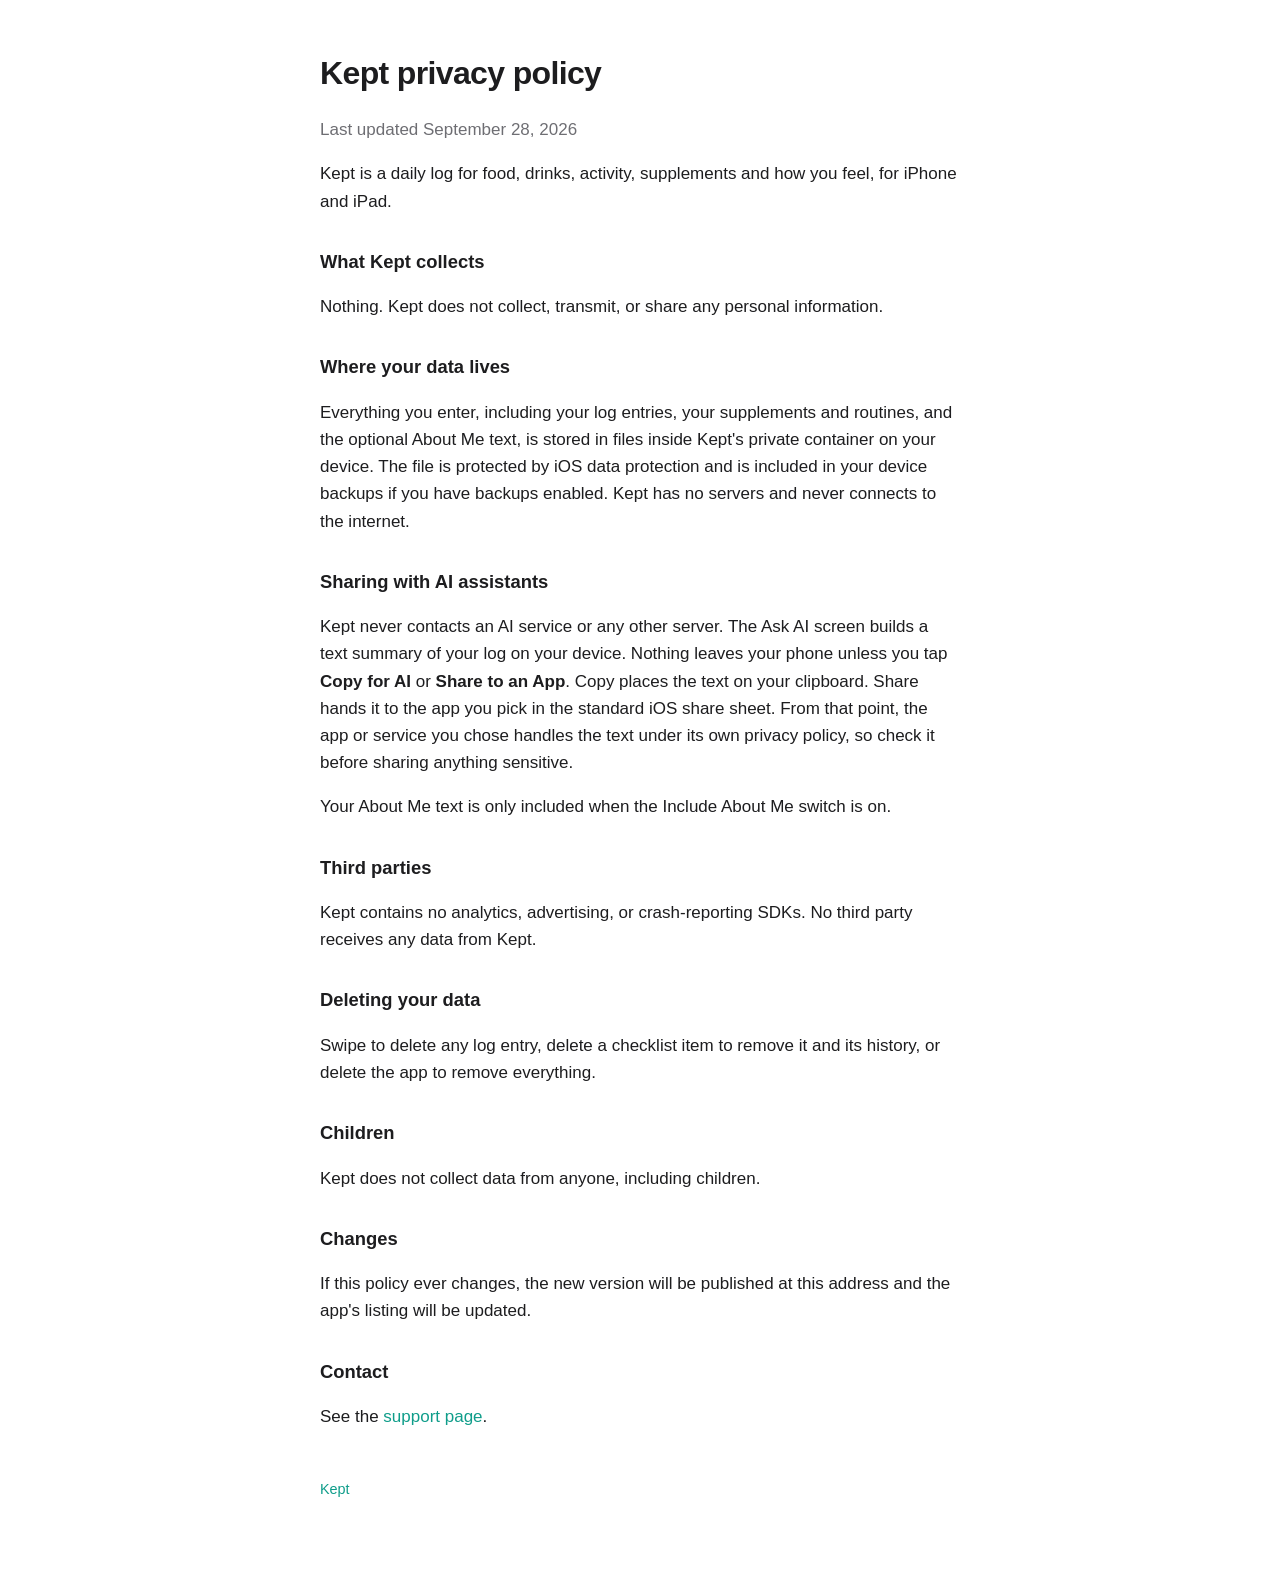
==== docs/privacy/index.html @ 618c5a5a "Listing, privacy, support and screenshots for 2.0 - docs/listing/v2.0.md rewritten for the food and " ====
<!DOCTYPE html>
<html lang="en">
<head>
<meta charset="utf-8">
<meta name="viewport" content="width=device-width, initial-scale=1">
<title>Kept Privacy Policy</title>
<link rel="stylesheet" href="../_style.css">
</head>
<body>
<main>
  <h1>Kept privacy policy</h1>
  <p class="muted">Last updated September 28, 2026</p>

  <p>Kept is a daily log for food, drinks, activity, supplements and how you feel, for iPhone and iPad.</p>

  <h2>What Kept collects</h2>
  <p>Nothing. Kept does not collect, transmit, or share any personal information.</p>

  <h2>Where your data lives</h2>
  <p>Everything you enter, including your log entries, your supplements and routines, and the optional About Me text, is stored in files inside Kept's private container on your device. The file is protected by iOS data protection and is included in your device backups if you have backups enabled. Kept has no servers and never connects to the internet.</p>

  <h2>Sharing with AI assistants</h2>
  <p>Kept never contacts an AI service or any other server. The Ask AI screen builds a text summary of your log on your device. Nothing leaves your phone unless you tap <strong>Copy for AI</strong> or <strong>Share to an App</strong>. Copy places the text on your clipboard. Share hands it to the app you pick in the standard iOS share sheet. From that point, the app or service you chose handles the text under its own privacy policy, so check it before sharing anything sensitive.</p>
  <p>Your About Me text is only included when the Include About Me switch is on.</p>

  <h2>Third parties</h2>
  <p>Kept contains no analytics, advertising, or crash-reporting SDKs. No third party receives any data from Kept.</p>

  <h2>Deleting your data</h2>
  <p>Swipe to delete any log entry, delete a checklist item to remove it and its history, or delete the app to remove everything.</p>

  <h2>Children</h2>
  <p>Kept does not collect data from anyone, including children.</p>

  <h2>Changes</h2>
  <p>If this policy ever changes, the new version will be published at this address and the app's listing will be updated.</p>

  <h2>Contact</h2>
  <p>See the <a href="../support/">support page</a>.</p>

  <footer class="muted"><a href="../../">Kept</a></footer>
</main>
</body>
</html>
---- docs/_style.css ----
:root { color-scheme: light dark; --bg: #ffffff; --fg: #1d1d1f; --muted: #6e6e73; --accent: #0f9d8a; --card: #f5f5f7; }
@media (prefers-color-scheme: dark) { :root { --bg: #000000; --fg: #f5f5f7; --muted: #a1a1a6; --card: #1c1c1e; } }
* { box-sizing: border-box; }
body { margin: 0; background: var(--bg); color: var(--fg); font: 17px/1.6 -apple-system, BlinkMacSystemFont, "SF Pro Text", "Segoe UI", Roboto, Helvetica, Arial, sans-serif; }
main { max-width: 680px; margin: 0 auto; padding: 48px 20px 80px; }
h1 { font-size: 2rem; letter-spacing: -0.02em; margin: 0 0 8px; }
h2 { font-size: 1.15rem; margin: 32px 0 8px; }
p, li { color: var(--fg); }
.muted { color: var(--muted); }
a { color: var(--accent); text-decoration: none; }
a:hover { text-decoration: underline; }
.icon { width: 96px; height: 96px; border-radius: 22px; display: block; margin: 0 0 20px; }
.card { background: var(--card); border-radius: 16px; padding: 20px 24px; margin: 24px 0; }
ul { padding-left: 20px; }
footer { margin-top: 48px; font-size: 0.9rem; }
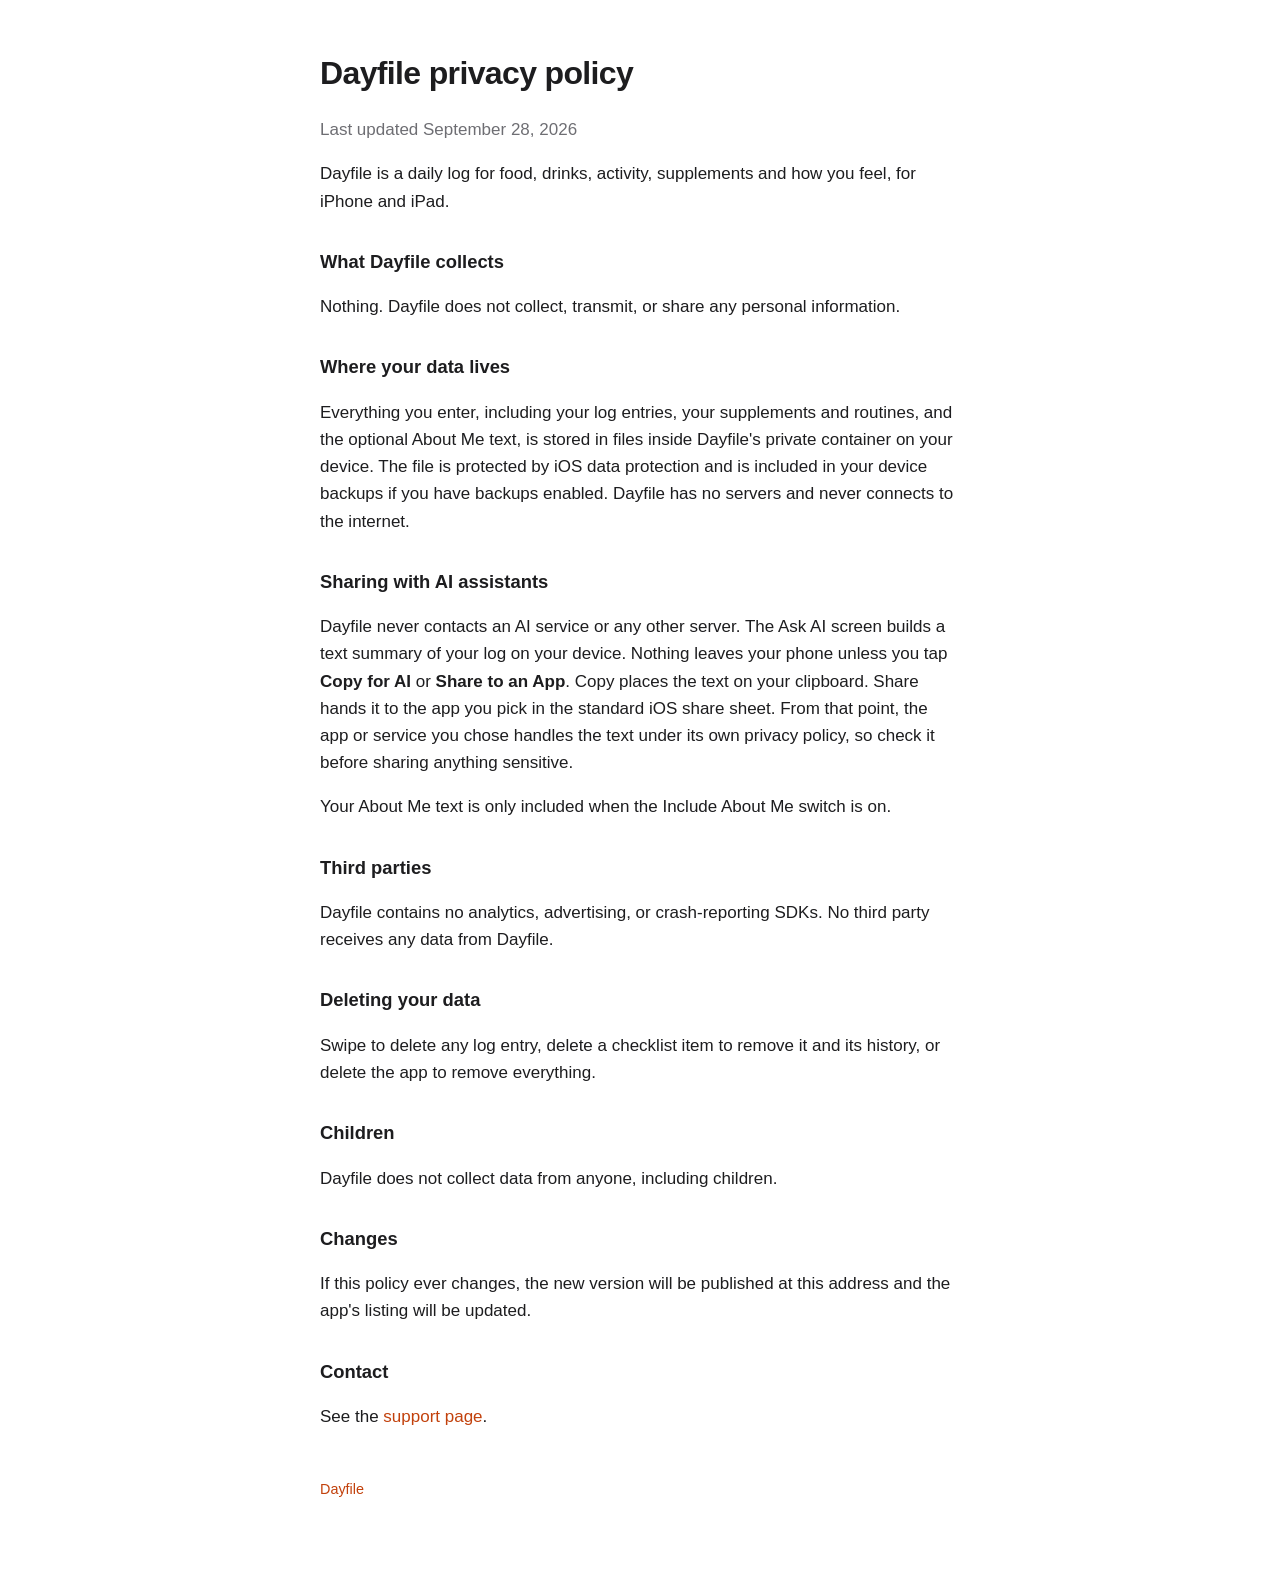
==== commit 2552cad5: "Rebrand to Dayfile: name, icon, palette, and every user-facing string "Kept" is shared by five or mo" ====
--- a/docs/privacy/index.html
+++ b/docs/privacy/index.html
@@ -3,34 +3,34 @@
 <head>
 <meta charset="utf-8">
 <meta name="viewport" content="width=device-width, initial-scale=1">
-<title>Kept Privacy Policy</title>
+<title>Dayfile Privacy Policy</title>
 <link rel="stylesheet" href="../_style.css">
 </head>
 <body>
 <main>
-  <h1>Kept privacy policy</h1>
+  <h1>Dayfile privacy policy</h1>
   <p class="muted">Last updated September 28, 2026</p>
 
-  <p>Kept is a daily log for food, drinks, activity, supplements and how you feel, for iPhone and iPad.</p>
+  <p>Dayfile is a daily log for food, drinks, activity, supplements and how you feel, for iPhone and iPad.</p>
 
-  <h2>What Kept collects</h2>
-  <p>Nothing. Kept does not collect, transmit, or share any personal information.</p>
+  <h2>What Dayfile collects</h2>
+  <p>Nothing. Dayfile does not collect, transmit, or share any personal information.</p>
 
   <h2>Where your data lives</h2>
-  <p>Everything you enter, including your log entries, your supplements and routines, and the optional About Me text, is stored in files inside Kept's private container on your device. The file is protected by iOS data protection and is included in your device backups if you have backups enabled. Kept has no servers and never connects to the internet.</p>
+  <p>Everything you enter, including your log entries, your supplements and routines, and the optional About Me text, is stored in files inside Dayfile's private container on your device. The file is protected by iOS data protection and is included in your device backups if you have backups enabled. Dayfile has no servers and never connects to the internet.</p>
 
   <h2>Sharing with AI assistants</h2>
-  <p>Kept never contacts an AI service or any other server. The Ask AI screen builds a text summary of your log on your device. Nothing leaves your phone unless you tap <strong>Copy for AI</strong> or <strong>Share to an App</strong>. Copy places the text on your clipboard. Share hands it to the app you pick in the standard iOS share sheet. From that point, the app or service you chose handles the text under its own privacy policy, so check it before sharing anything sensitive.</p>
+  <p>Dayfile never contacts an AI service or any other server. The Ask AI screen builds a text summary of your log on your device. Nothing leaves your phone unless you tap <strong>Copy for AI</strong> or <strong>Share to an App</strong>. Copy places the text on your clipboard. Share hands it to the app you pick in the standard iOS share sheet. From that point, the app or service you chose handles the text under its own privacy policy, so check it before sharing anything sensitive.</p>
   <p>Your About Me text is only included when the Include About Me switch is on.</p>
 
   <h2>Third parties</h2>
-  <p>Kept contains no analytics, advertising, or crash-reporting SDKs. No third party receives any data from Kept.</p>
+  <p>Dayfile contains no analytics, advertising, or crash-reporting SDKs. No third party receives any data from Dayfile.</p>
 
   <h2>Deleting your data</h2>
   <p>Swipe to delete any log entry, delete a checklist item to remove it and its history, or delete the app to remove everything.</p>
 
   <h2>Children</h2>
-  <p>Kept does not collect data from anyone, including children.</p>
+  <p>Dayfile does not collect data from anyone, including children.</p>
 
   <h2>Changes</h2>
   <p>If this policy ever changes, the new version will be published at this address and the app's listing will be updated.</p>
@@ -38,7 +38,7 @@
   <h2>Contact</h2>
   <p>See the <a href="../support/">support page</a>.</p>
 
-  <footer class="muted"><a href="../../">Kept</a></footer>
+  <footer class="muted"><a href="../../">Dayfile</a></footer>
 </main>
 </body>
 </html>
--- a/docs/_style.css
+++ b/docs/_style.css
@@ -1,5 +1,5 @@
-:root { color-scheme: light dark; --bg: #ffffff; --fg: #1d1d1f; --muted: #6e6e73; --accent: #0f9d8a; --card: #f5f5f7; }
-@media (prefers-color-scheme: dark) { :root { --bg: #000000; --fg: #f5f5f7; --muted: #a1a1a6; --card: #1c1c1e; } }
+:root { color-scheme: light dark; --bg: #ffffff; --fg: #1d1d1f; --muted: #6e6e73; --accent: #c2410c; --card: #f5f5f7; }
+@media (prefers-color-scheme: dark) { :root { --bg: #000000; --fg: #f5f5f7; --muted: #a1a1a6; --card: #1c1c1e; --accent: #fb923c; } }
 * { box-sizing: border-box; }
 body { margin: 0; background: var(--bg); color: var(--fg); font: 17px/1.6 -apple-system, BlinkMacSystemFont, "SF Pro Text", "Segoe UI", Roboto, Helvetica, Arial, sans-serif; }
 main { max-width: 680px; margin: 0 auto; padding: 48px 20px 80px; }
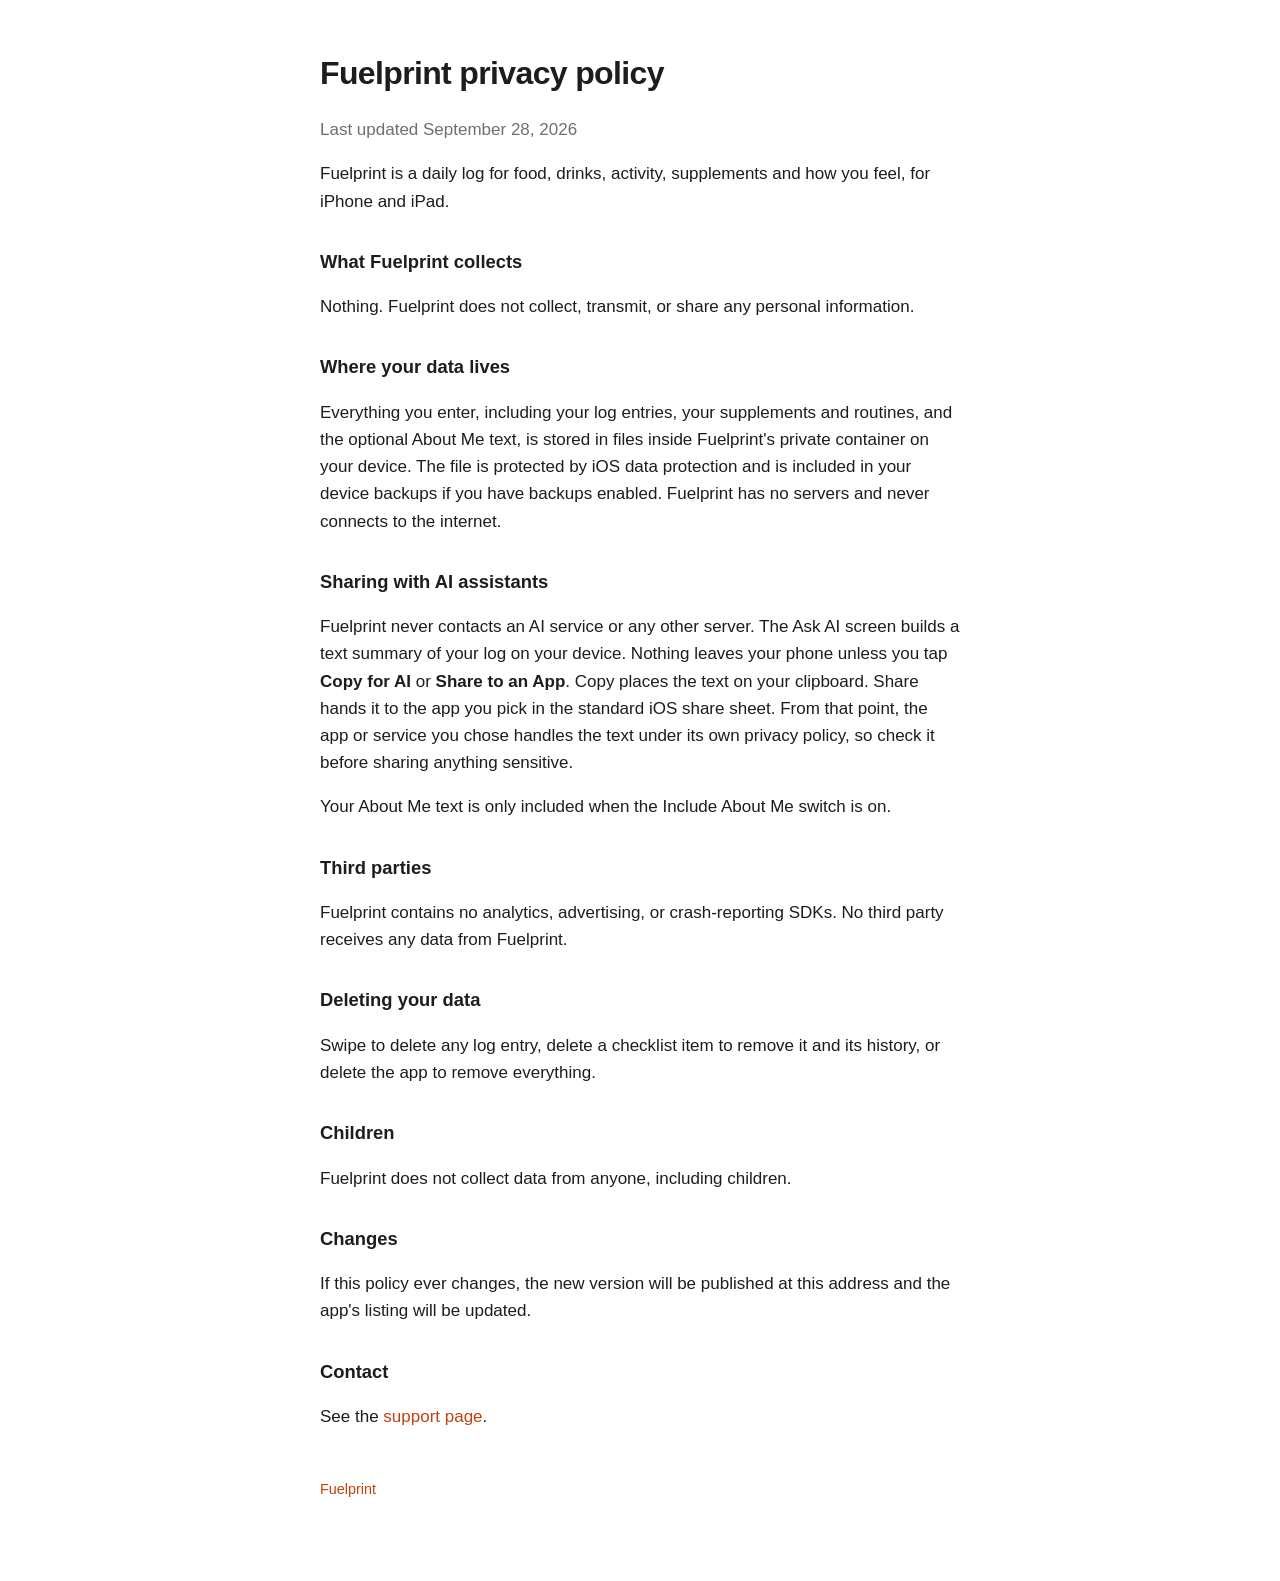
==== commit 20391355: "Rename Dayfile to Fuelprint Sixty names were checked against the US App Store; Fuelprint had no apps" ====
--- a/docs/privacy/index.html
+++ b/docs/privacy/index.html
@@ -3,34 +3,34 @@
 <head>
 <meta charset="utf-8">
 <meta name="viewport" content="width=device-width, initial-scale=1">
-<title>Dayfile Privacy Policy</title>
+<title>Fuelprint Privacy Policy</title>
 <link rel="stylesheet" href="../_style.css">
 </head>
 <body>
 <main>
-  <h1>Dayfile privacy policy</h1>
+  <h1>Fuelprint privacy policy</h1>
   <p class="muted">Last updated September 28, 2026</p>
 
-  <p>Dayfile is a daily log for food, drinks, activity, supplements and how you feel, for iPhone and iPad.</p>
+  <p>Fuelprint is a daily log for food, drinks, activity, supplements and how you feel, for iPhone and iPad.</p>
 
-  <h2>What Dayfile collects</h2>
-  <p>Nothing. Dayfile does not collect, transmit, or share any personal information.</p>
+  <h2>What Fuelprint collects</h2>
+  <p>Nothing. Fuelprint does not collect, transmit, or share any personal information.</p>
 
   <h2>Where your data lives</h2>
-  <p>Everything you enter, including your log entries, your supplements and routines, and the optional About Me text, is stored in files inside Dayfile's private container on your device. The file is protected by iOS data protection and is included in your device backups if you have backups enabled. Dayfile has no servers and never connects to the internet.</p>
+  <p>Everything you enter, including your log entries, your supplements and routines, and the optional About Me text, is stored in files inside Fuelprint's private container on your device. The file is protected by iOS data protection and is included in your device backups if you have backups enabled. Fuelprint has no servers and never connects to the internet.</p>
 
   <h2>Sharing with AI assistants</h2>
-  <p>Dayfile never contacts an AI service or any other server. The Ask AI screen builds a text summary of your log on your device. Nothing leaves your phone unless you tap <strong>Copy for AI</strong> or <strong>Share to an App</strong>. Copy places the text on your clipboard. Share hands it to the app you pick in the standard iOS share sheet. From that point, the app or service you chose handles the text under its own privacy policy, so check it before sharing anything sensitive.</p>
+  <p>Fuelprint never contacts an AI service or any other server. The Ask AI screen builds a text summary of your log on your device. Nothing leaves your phone unless you tap <strong>Copy for AI</strong> or <strong>Share to an App</strong>. Copy places the text on your clipboard. Share hands it to the app you pick in the standard iOS share sheet. From that point, the app or service you chose handles the text under its own privacy policy, so check it before sharing anything sensitive.</p>
   <p>Your About Me text is only included when the Include About Me switch is on.</p>
 
   <h2>Third parties</h2>
-  <p>Dayfile contains no analytics, advertising, or crash-reporting SDKs. No third party receives any data from Dayfile.</p>
+  <p>Fuelprint contains no analytics, advertising, or crash-reporting SDKs. No third party receives any data from Fuelprint.</p>
 
   <h2>Deleting your data</h2>
   <p>Swipe to delete any log entry, delete a checklist item to remove it and its history, or delete the app to remove everything.</p>
 
   <h2>Children</h2>
-  <p>Dayfile does not collect data from anyone, including children.</p>
+  <p>Fuelprint does not collect data from anyone, including children.</p>
 
   <h2>Changes</h2>
   <p>If this policy ever changes, the new version will be published at this address and the app's listing will be updated.</p>
@@ -38,7 +38,7 @@
   <h2>Contact</h2>
   <p>See the <a href="../support/">support page</a>.</p>
 
-  <footer class="muted"><a href="../../">Dayfile</a></footer>
+  <footer class="muted"><a href="../../">Fuelprint</a></footer>
 </main>
 </body>
 </html>
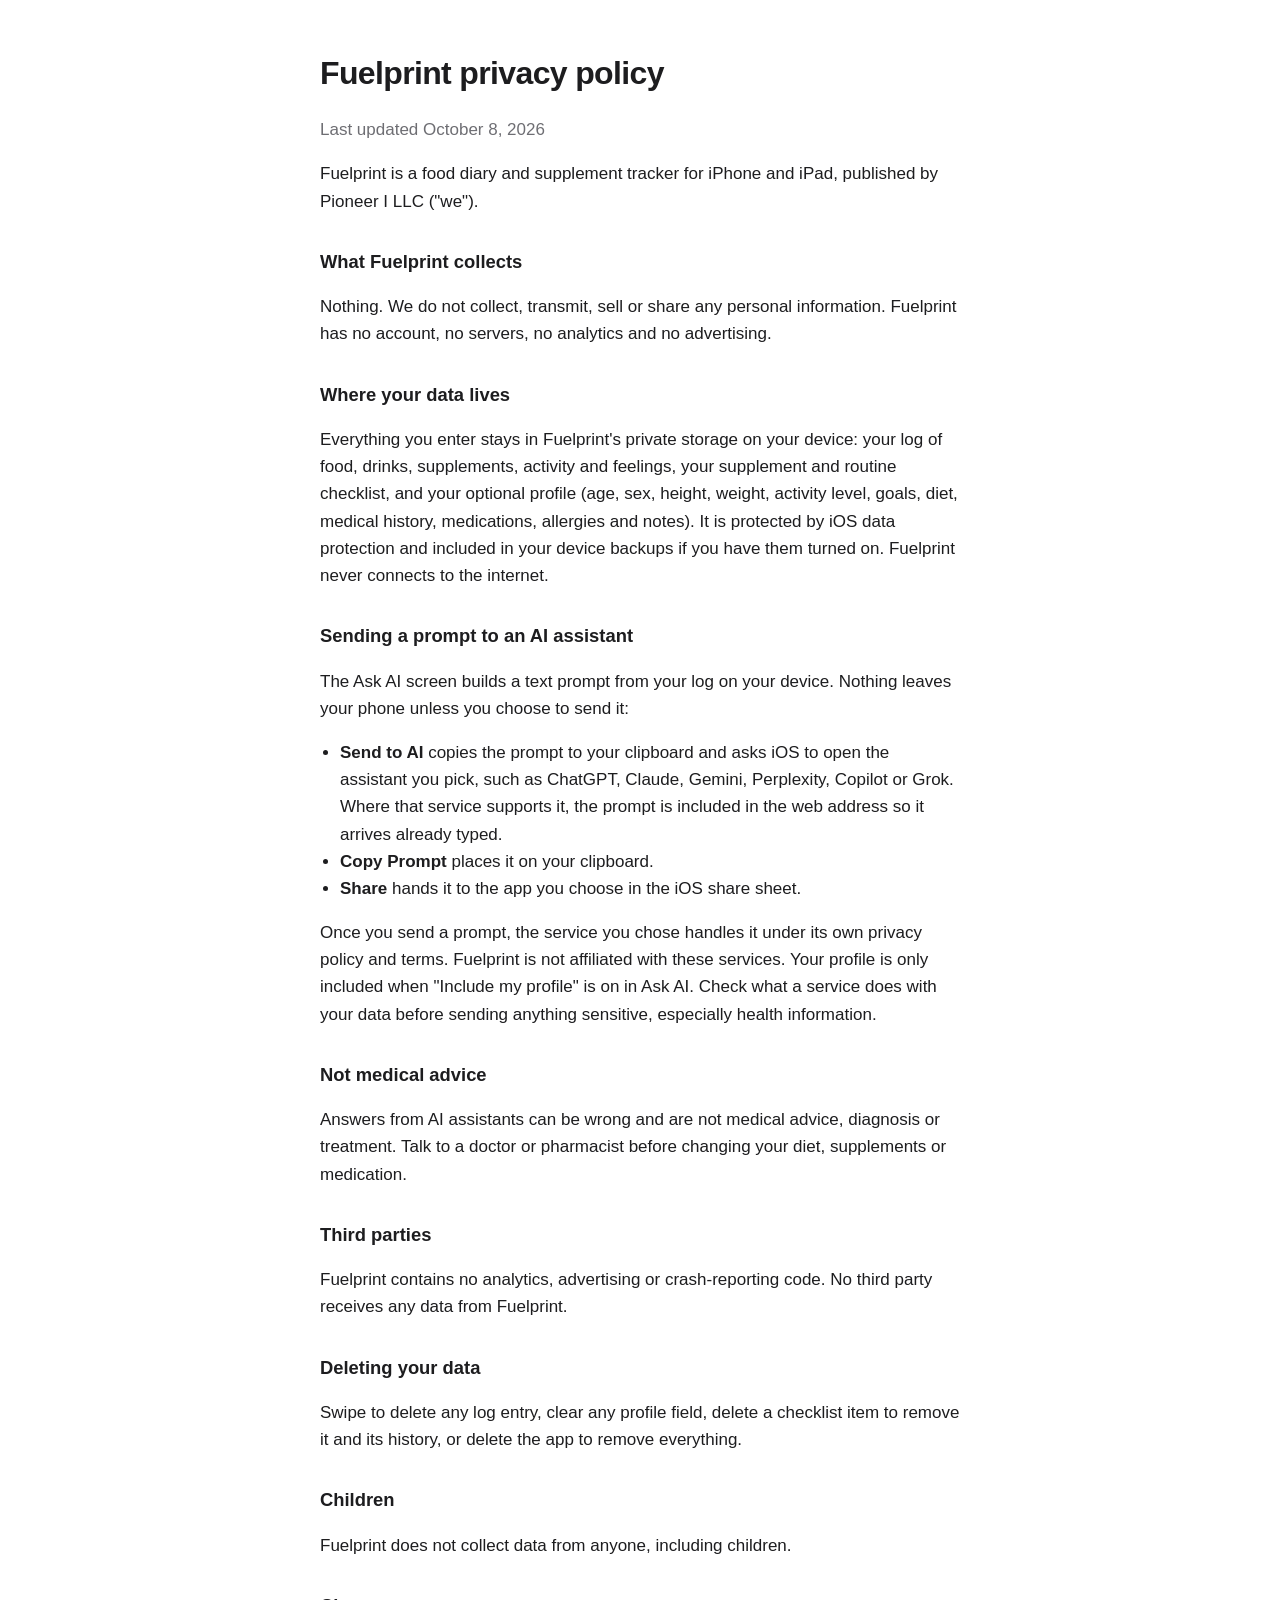
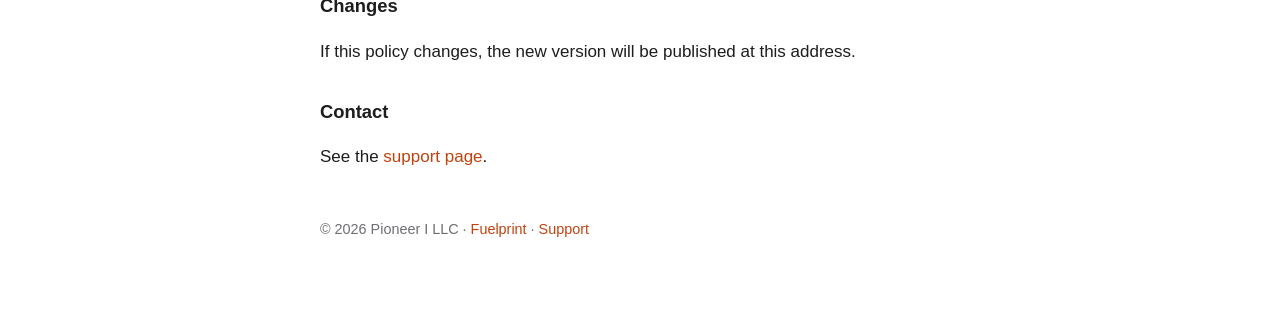
==== commit e43421db: "2.1 listing, website SEO, support and privacy pages, screenshots - docs/listing/v2.1.md: subtitle 'A" ====
--- a/docs/privacy/index.html
+++ b/docs/privacy/index.html
@@ -3,42 +3,52 @@
 <head>
 <meta charset="utf-8">
 <meta name="viewport" content="width=device-width, initial-scale=1">
-<title>Fuelprint Privacy Policy</title>
+<title>Fuelprint Privacy Policy | Pioneer I LLC</title>
+<meta name="description" content="Fuelprint collects no data. Your food diary, supplements and profile stay on your iPhone. Read how sharing with AI assistants works.">
+<link rel="canonical" href="https://messagegabrielhere-lgtm.github.io/Appsales/docs/privacy/">
 <link rel="stylesheet" href="../_style.css">
 </head>
 <body>
 <main>
   <h1>Fuelprint privacy policy</h1>
-  <p class="muted">Last updated September 28, 2026</p>
+  <p class="muted">Last updated October 8, 2026</p>
 
-  <p>Fuelprint is a daily log for food, drinks, activity, supplements and how you feel, for iPhone and iPad.</p>
+  <p>Fuelprint is a food diary and supplement tracker for iPhone and iPad, published by Pioneer I LLC ("we").</p>
 
   <h2>What Fuelprint collects</h2>
-  <p>Nothing. Fuelprint does not collect, transmit, or share any personal information.</p>
+  <p>Nothing. We do not collect, transmit, sell or share any personal information. Fuelprint has no account, no servers, no analytics and no advertising.</p>
 
   <h2>Where your data lives</h2>
-  <p>Everything you enter, including your log entries, your supplements and routines, and the optional About Me text, is stored in files inside Fuelprint's private container on your device. The file is protected by iOS data protection and is included in your device backups if you have backups enabled. Fuelprint has no servers and never connects to the internet.</p>
+  <p>Everything you enter stays in Fuelprint's private storage on your device: your log of food, drinks, supplements, activity and feelings, your supplement and routine checklist, and your optional profile (age, sex, height, weight, activity level, goals, diet, medical history, medications, allergies and notes). It is protected by iOS data protection and included in your device backups if you have them turned on. Fuelprint never connects to the internet.</p>
 
-  <h2>Sharing with AI assistants</h2>
-  <p>Fuelprint never contacts an AI service or any other server. The Ask AI screen builds a text summary of your log on your device. Nothing leaves your phone unless you tap <strong>Copy for AI</strong> or <strong>Share to an App</strong>. Copy places the text on your clipboard. Share hands it to the app you pick in the standard iOS share sheet. From that point, the app or service you chose handles the text under its own privacy policy, so check it before sharing anything sensitive.</p>
-  <p>Your About Me text is only included when the Include About Me switch is on.</p>
+  <h2>Sending a prompt to an AI assistant</h2>
+  <p>The Ask AI screen builds a text prompt from your log on your device. Nothing leaves your phone unless you choose to send it:</p>
+  <ul>
+    <li><strong>Send to AI</strong> copies the prompt to your clipboard and asks iOS to open the assistant you pick, such as ChatGPT, Claude, Gemini, Perplexity, Copilot or Grok. Where that service supports it, the prompt is included in the web address so it arrives already typed.</li>
+    <li><strong>Copy Prompt</strong> places it on your clipboard.</li>
+    <li><strong>Share</strong> hands it to the app you choose in the iOS share sheet.</li>
+  </ul>
+  <p>Once you send a prompt, the service you chose handles it under its own privacy policy and terms. Fuelprint is not affiliated with these services. Your profile is only included when "Include my profile" is on in Ask AI. Check what a service does with your data before sending anything sensitive, especially health information.</p>
+
+  <h2>Not medical advice</h2>
+  <p>Answers from AI assistants can be wrong and are not medical advice, diagnosis or treatment. Talk to a doctor or pharmacist before changing your diet, supplements or medication.</p>
 
   <h2>Third parties</h2>
-  <p>Fuelprint contains no analytics, advertising, or crash-reporting SDKs. No third party receives any data from Fuelprint.</p>
+  <p>Fuelprint contains no analytics, advertising or crash-reporting code. No third party receives any data from Fuelprint.</p>
 
   <h2>Deleting your data</h2>
-  <p>Swipe to delete any log entry, delete a checklist item to remove it and its history, or delete the app to remove everything.</p>
+  <p>Swipe to delete any log entry, clear any profile field, delete a checklist item to remove it and its history, or delete the app to remove everything.</p>
 
   <h2>Children</h2>
   <p>Fuelprint does not collect data from anyone, including children.</p>
 
   <h2>Changes</h2>
-  <p>If this policy ever changes, the new version will be published at this address and the app's listing will be updated.</p>
+  <p>If this policy changes, the new version will be published at this address.</p>
 
   <h2>Contact</h2>
   <p>See the <a href="../support/">support page</a>.</p>
 
-  <footer class="muted"><a href="../../">Fuelprint</a></footer>
+  <footer class="muted">© 2026 Pioneer I LLC · <a href="../../">Fuelprint</a> · <a href="../support/">Support</a></footer>
 </main>
 </body>
 </html>
--- a/docs/_style.css
+++ b/docs/_style.css
@@ -5,11 +5,16 @@
 main { max-width: 680px; margin: 0 auto; padding: 48px 20px 80px; }
 h1 { font-size: 2rem; letter-spacing: -0.02em; margin: 0 0 8px; }
 h2 { font-size: 1.15rem; margin: 32px 0 8px; }
+h3 { font-size: 1rem; margin: 20px 0 4px; }
+.lead { font-size: 1.2rem; font-weight: 600; margin: 0 0 16px; }
+code { font: 0.9em ui-monospace, SFMono-Regular, Menlo, monospace; background: var(--card); padding: 1px 5px; border-radius: 5px; }
+ol { padding-left: 22px; }
 p, li { color: var(--fg); }
 .muted { color: var(--muted); }
 a { color: var(--accent); text-decoration: none; }
 a:hover { text-decoration: underline; }
 .icon { width: 96px; height: 96px; border-radius: 22px; display: block; margin: 0 0 20px; }
+.button { display: inline-block; background: #c2410c; color: #fff; font-weight: 600; padding: 12px 20px; border-radius: 12px; }
 .card { background: var(--card); border-radius: 16px; padding: 20px 24px; margin: 24px 0; }
 ul { padding-left: 20px; }
 footer { margin-top: 48px; font-size: 0.9rem; }
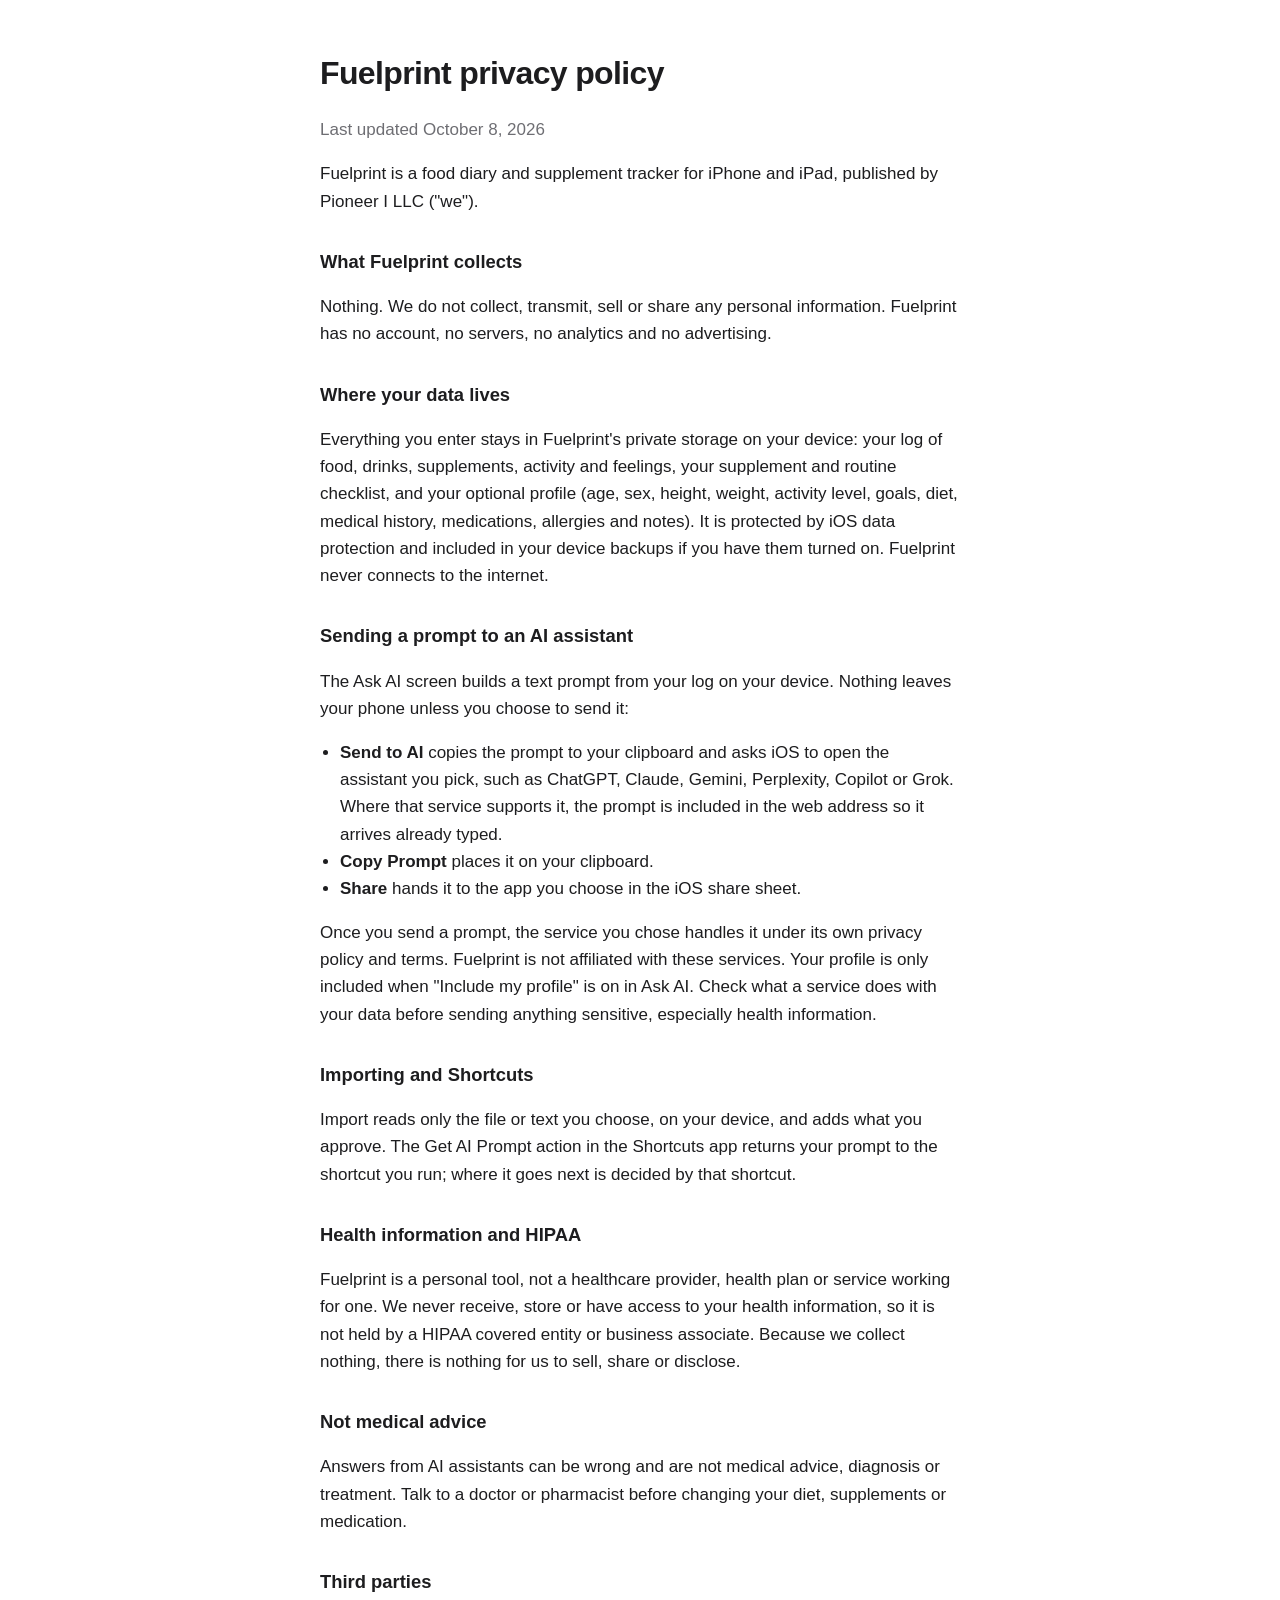
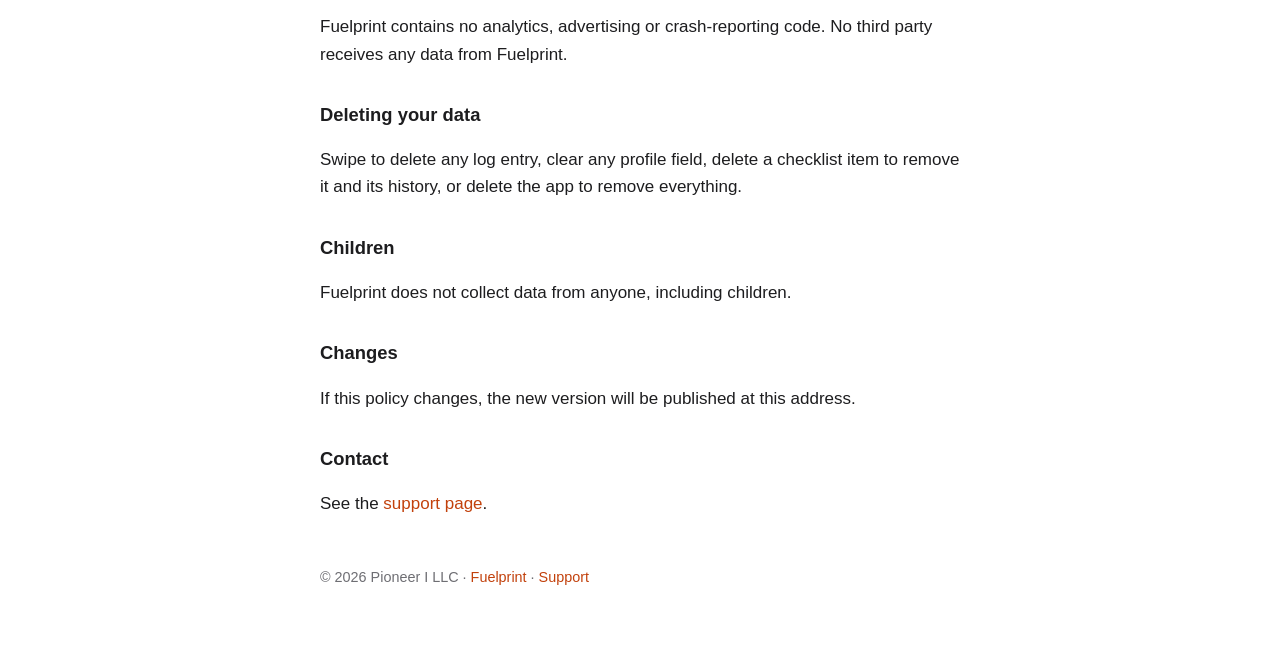
==== commit 6ed6a416: "Retarget App Store keywords from research; SEO guide pages - Keyword research (docs/ASO.md): calorie" ====
--- a/docs/privacy/index.html
+++ b/docs/privacy/index.html
@@ -30,6 +30,12 @@
   </ul>
   <p>Once you send a prompt, the service you chose handles it under its own privacy policy and terms. Fuelprint is not affiliated with these services. Your profile is only included when "Include my profile" is on in Ask AI. Check what a service does with your data before sending anything sensitive, especially health information.</p>
 
+  <h2>Importing and Shortcuts</h2>
+  <p>Import reads only the file or text you choose, on your device, and adds what you approve. The Get AI Prompt action in the Shortcuts app returns your prompt to the shortcut you run; where it goes next is decided by that shortcut.</p>
+
+  <h2>Health information and HIPAA</h2>
+  <p>Fuelprint is a personal tool, not a healthcare provider, health plan or service working for one. We never receive, store or have access to your health information, so it is not held by a HIPAA covered entity or business associate. Because we collect nothing, there is nothing for us to sell, share or disclose.</p>
+
   <h2>Not medical advice</h2>
   <p>Answers from AI assistants can be wrong and are not medical advice, diagnosis or treatment. Talk to a doctor or pharmacist before changing your diet, supplements or medication.</p>
 
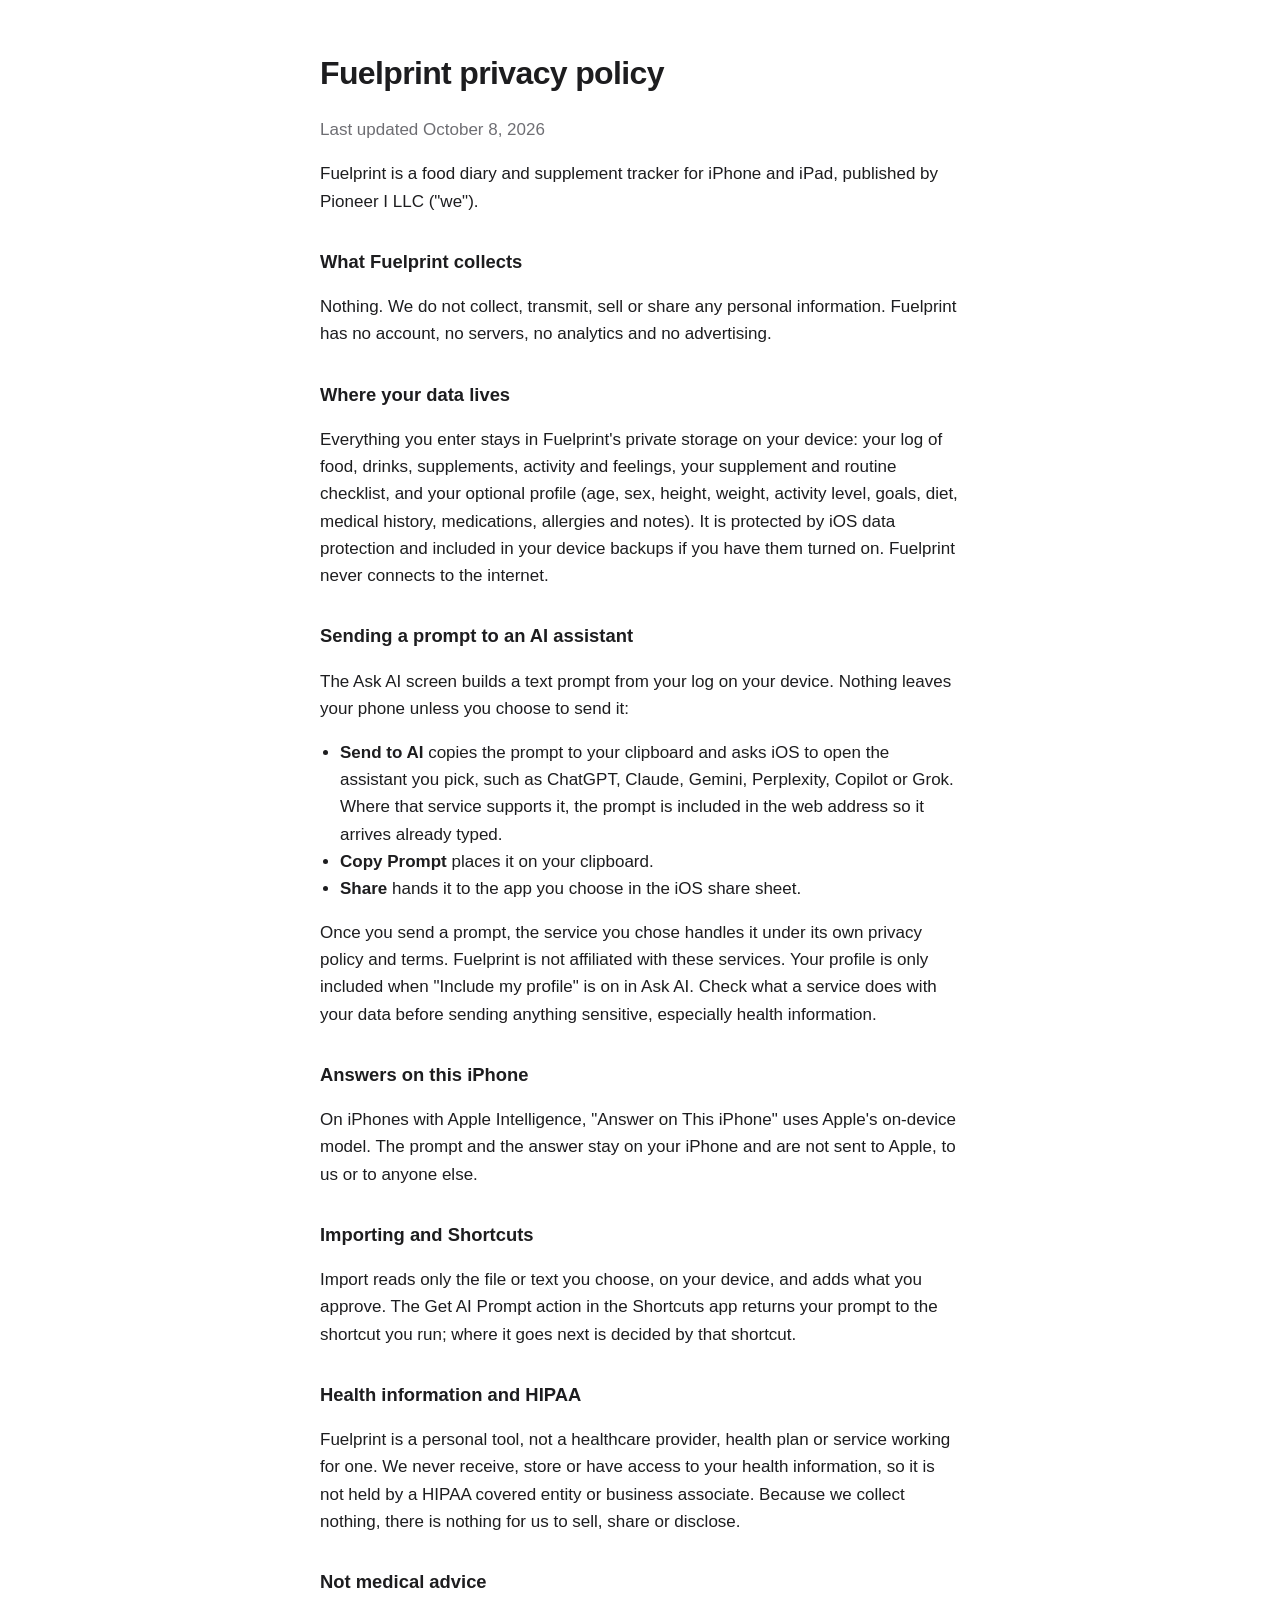
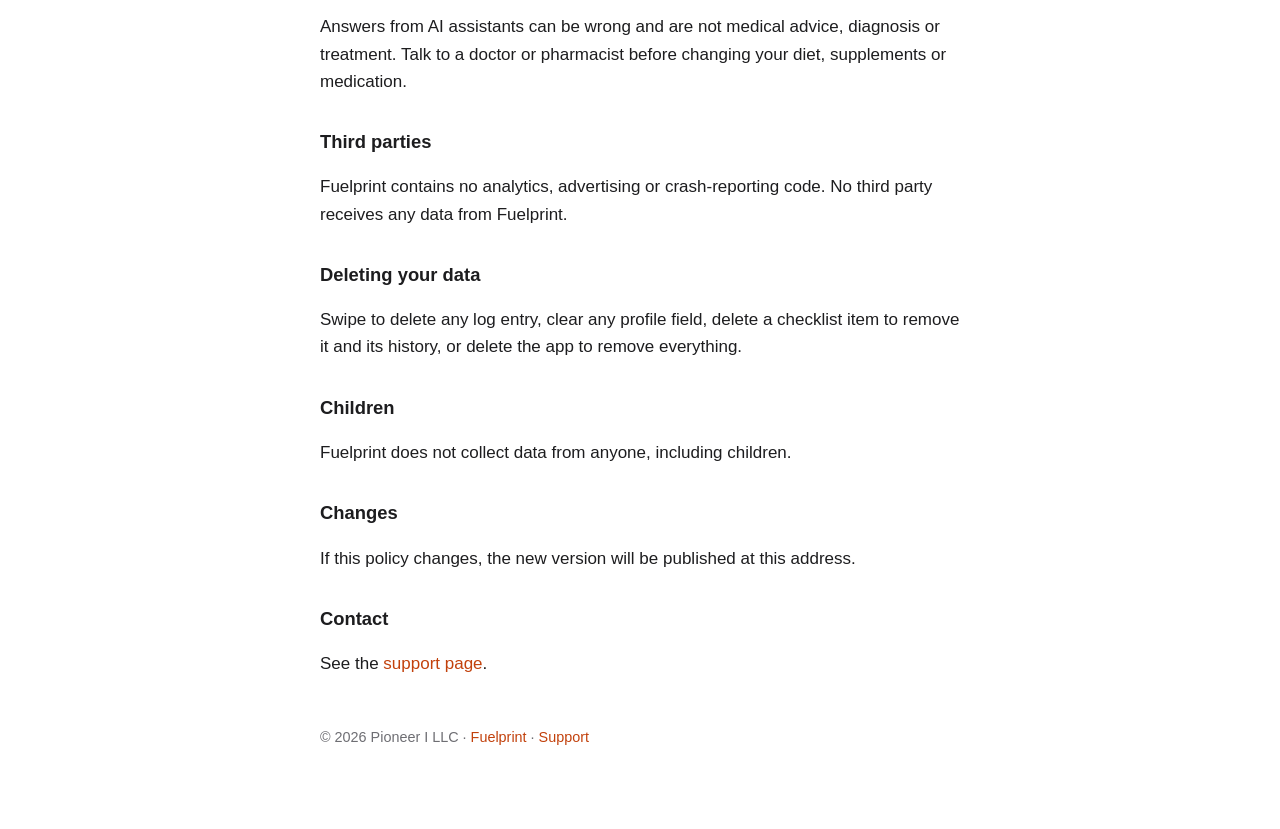
==== commit 9e59071d: "2.2 listing draft and privacy note for on-device answers Co-Authored-By: Claude Opus 5.5 <noreply@an" ====
--- a/docs/privacy/index.html
+++ b/docs/privacy/index.html
@@ -30,6 +30,9 @@
   </ul>
   <p>Once you send a prompt, the service you chose handles it under its own privacy policy and terms. Fuelprint is not affiliated with these services. Your profile is only included when "Include my profile" is on in Ask AI. Check what a service does with your data before sending anything sensitive, especially health information.</p>
 
+  <h2>Answers on this iPhone</h2>
+  <p>On iPhones with Apple Intelligence, "Answer on This iPhone" uses Apple's on-device model. The prompt and the answer stay on your iPhone and are not sent to Apple, to us or to anyone else.</p>
+
   <h2>Importing and Shortcuts</h2>
   <p>Import reads only the file or text you choose, on your device, and adds what you approve. The Get AI Prompt action in the Shortcuts app returns your prompt to the shortcut you run; where it goes next is decided by that shortcut.</p>
 
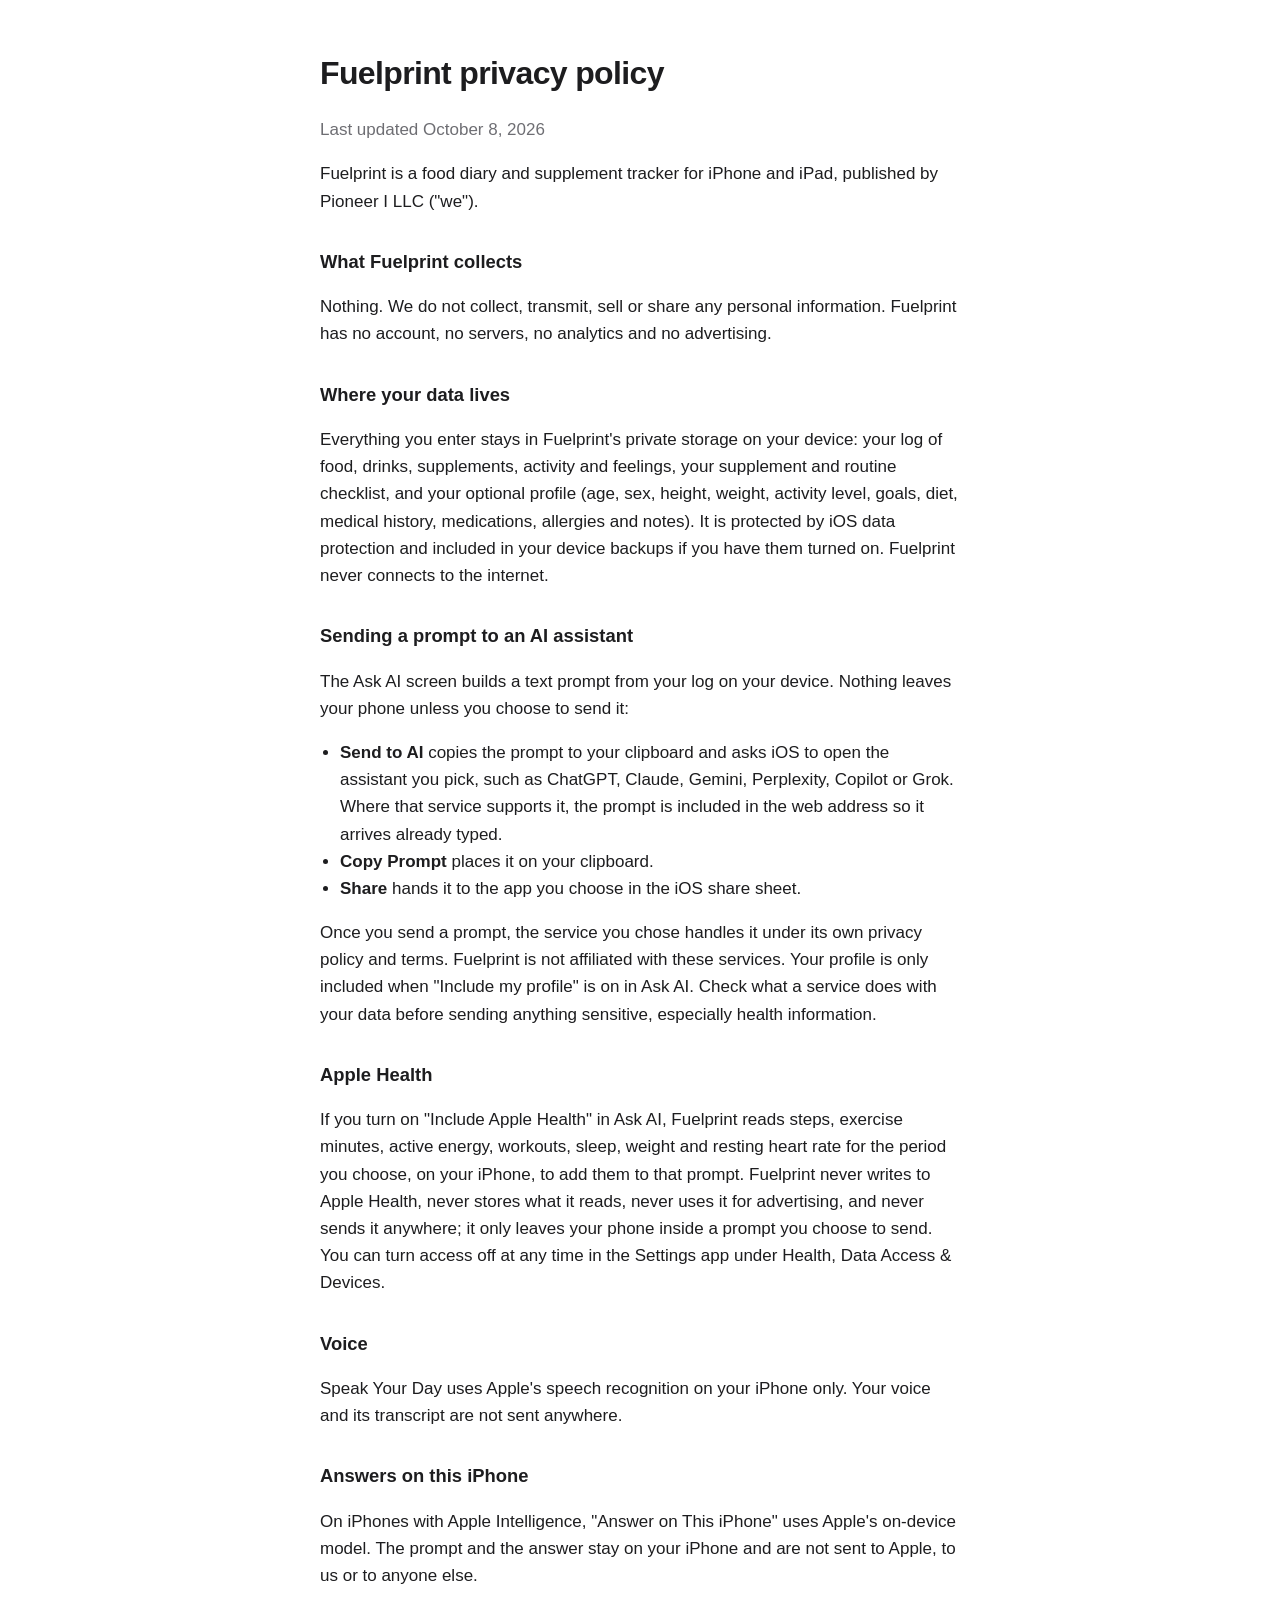
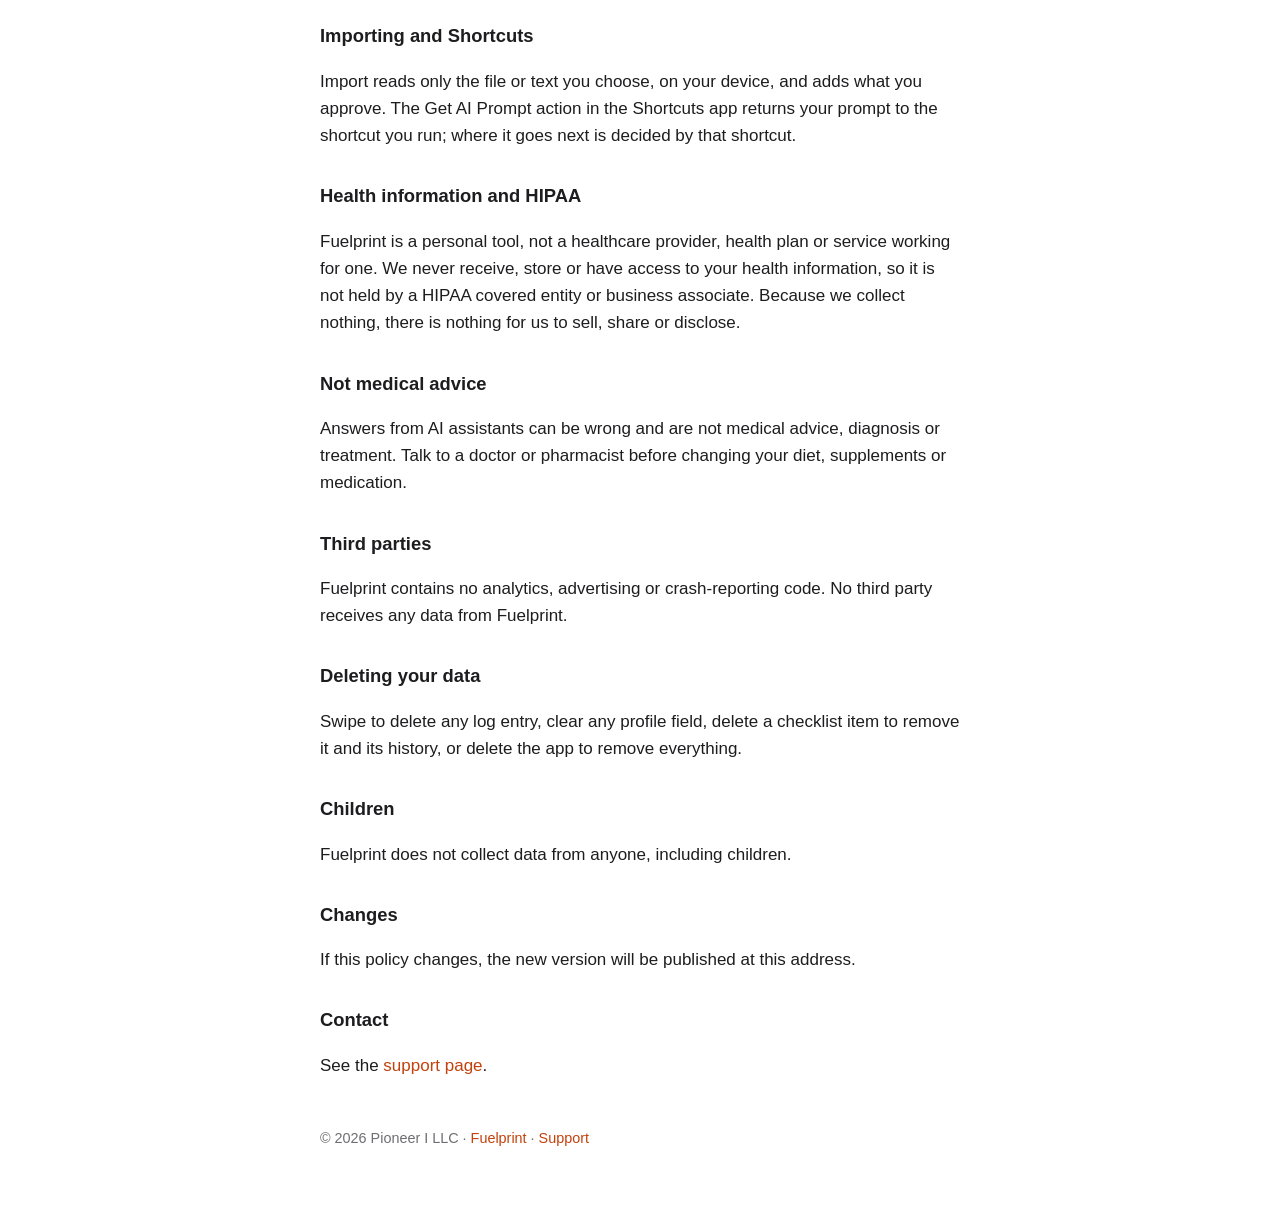
==== commit 59ebecdd: "2.3: include Apple Health in AI prompts Ask AI step 3 gains Include Apple Health. When on, Fuelprint" ====
--- a/docs/privacy/index.html
+++ b/docs/privacy/index.html
@@ -30,6 +30,12 @@
   </ul>
   <p>Once you send a prompt, the service you chose handles it under its own privacy policy and terms. Fuelprint is not affiliated with these services. Your profile is only included when "Include my profile" is on in Ask AI. Check what a service does with your data before sending anything sensitive, especially health information.</p>
 
+  <h2>Apple Health</h2>
+  <p>If you turn on "Include Apple Health" in Ask AI, Fuelprint reads steps, exercise minutes, active energy, workouts, sleep, weight and resting heart rate for the period you choose, on your iPhone, to add them to that prompt. Fuelprint never writes to Apple Health, never stores what it reads, never uses it for advertising, and never sends it anywhere; it only leaves your phone inside a prompt you choose to send. You can turn access off at any time in the Settings app under Health, Data Access &amp; Devices.</p>
+
+  <h2>Voice</h2>
+  <p>Speak Your Day uses Apple's speech recognition on your iPhone only. Your voice and its transcript are not sent anywhere.</p>
+
   <h2>Answers on this iPhone</h2>
   <p>On iPhones with Apple Intelligence, "Answer on This iPhone" uses Apple's on-device model. The prompt and the answer stay on your iPhone and are not sent to Apple, to us or to anyone else.</p>
 
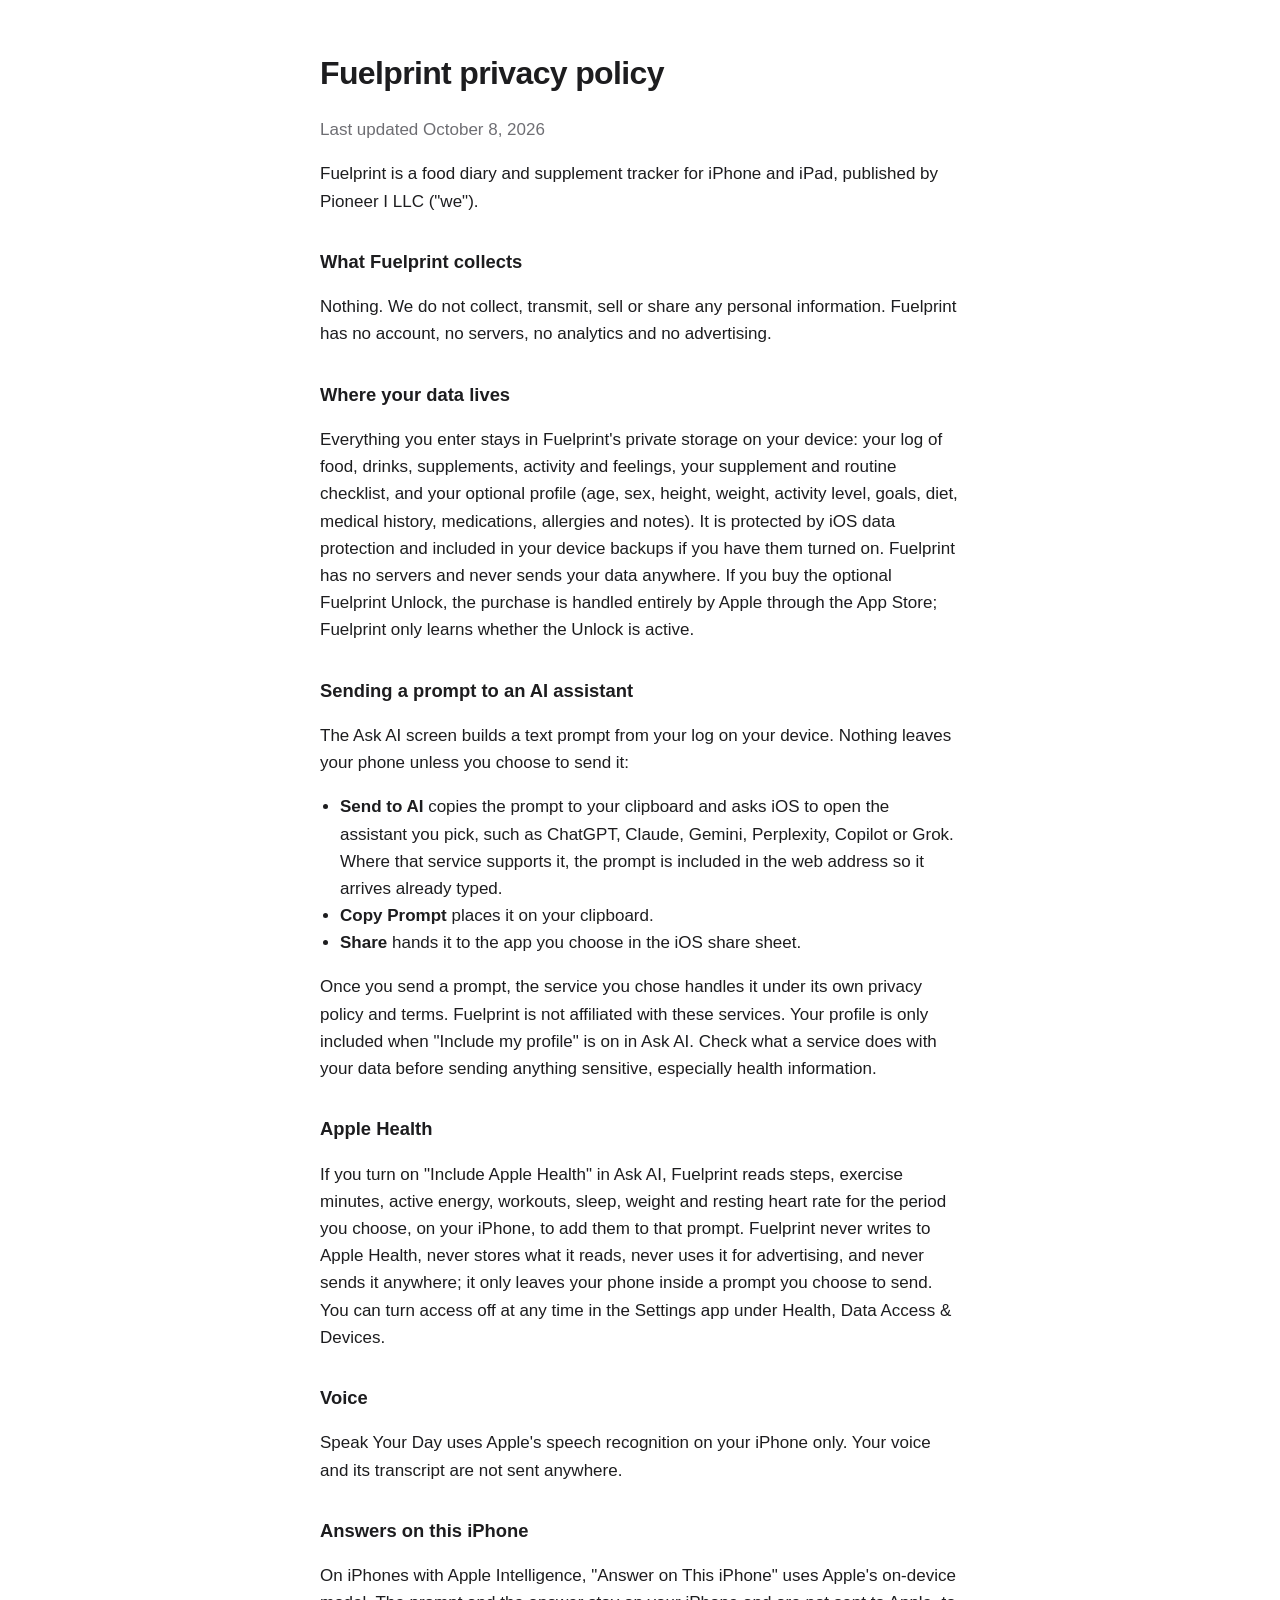
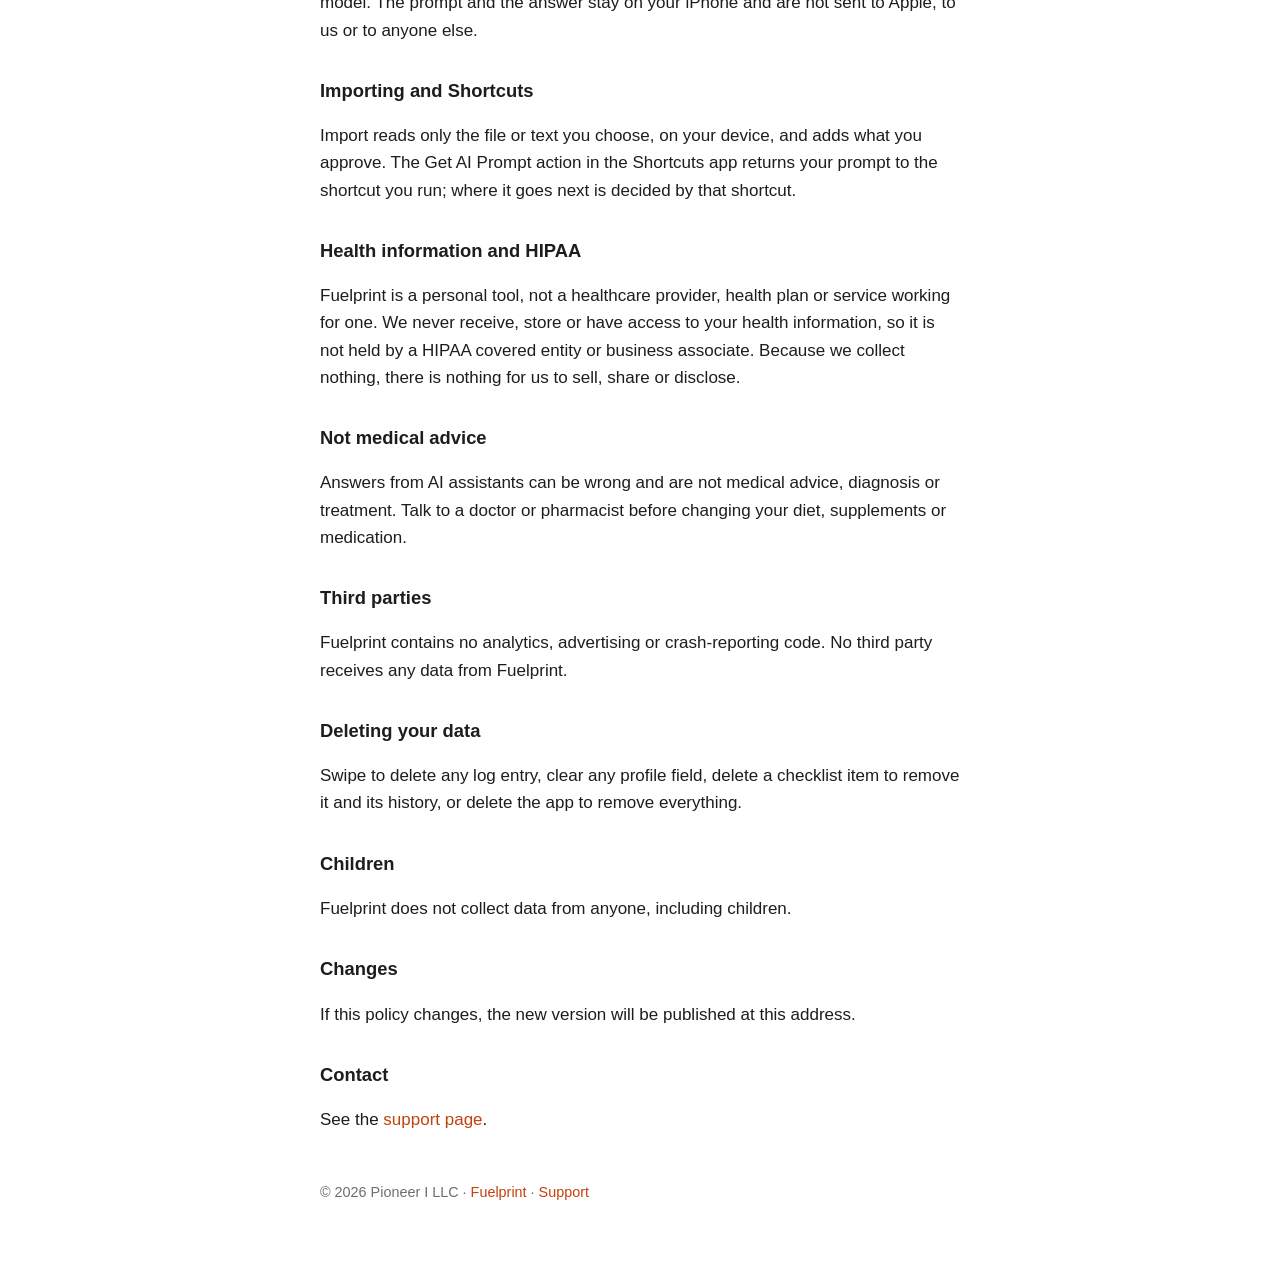
==== commit 724ae92c: "2.3: free download with a one-time Fuelprint Unlock - StoreKit 2 non-consumable com.messagegabrielhe" ====
--- a/docs/privacy/index.html
+++ b/docs/privacy/index.html
@@ -19,7 +19,7 @@
   <p>Nothing. We do not collect, transmit, sell or share any personal information. Fuelprint has no account, no servers, no analytics and no advertising.</p>
 
   <h2>Where your data lives</h2>
-  <p>Everything you enter stays in Fuelprint's private storage on your device: your log of food, drinks, supplements, activity and feelings, your supplement and routine checklist, and your optional profile (age, sex, height, weight, activity level, goals, diet, medical history, medications, allergies and notes). It is protected by iOS data protection and included in your device backups if you have them turned on. Fuelprint never connects to the internet.</p>
+  <p>Everything you enter stays in Fuelprint's private storage on your device: your log of food, drinks, supplements, activity and feelings, your supplement and routine checklist, and your optional profile (age, sex, height, weight, activity level, goals, diet, medical history, medications, allergies and notes). It is protected by iOS data protection and included in your device backups if you have them turned on. Fuelprint has no servers and never sends your data anywhere. If you buy the optional Fuelprint Unlock, the purchase is handled entirely by Apple through the App Store; Fuelprint only learns whether the Unlock is active.</p>
 
   <h2>Sending a prompt to an AI assistant</h2>
   <p>The Ask AI screen builds a text prompt from your log on your device. Nothing leaves your phone unless you choose to send it:</p>
